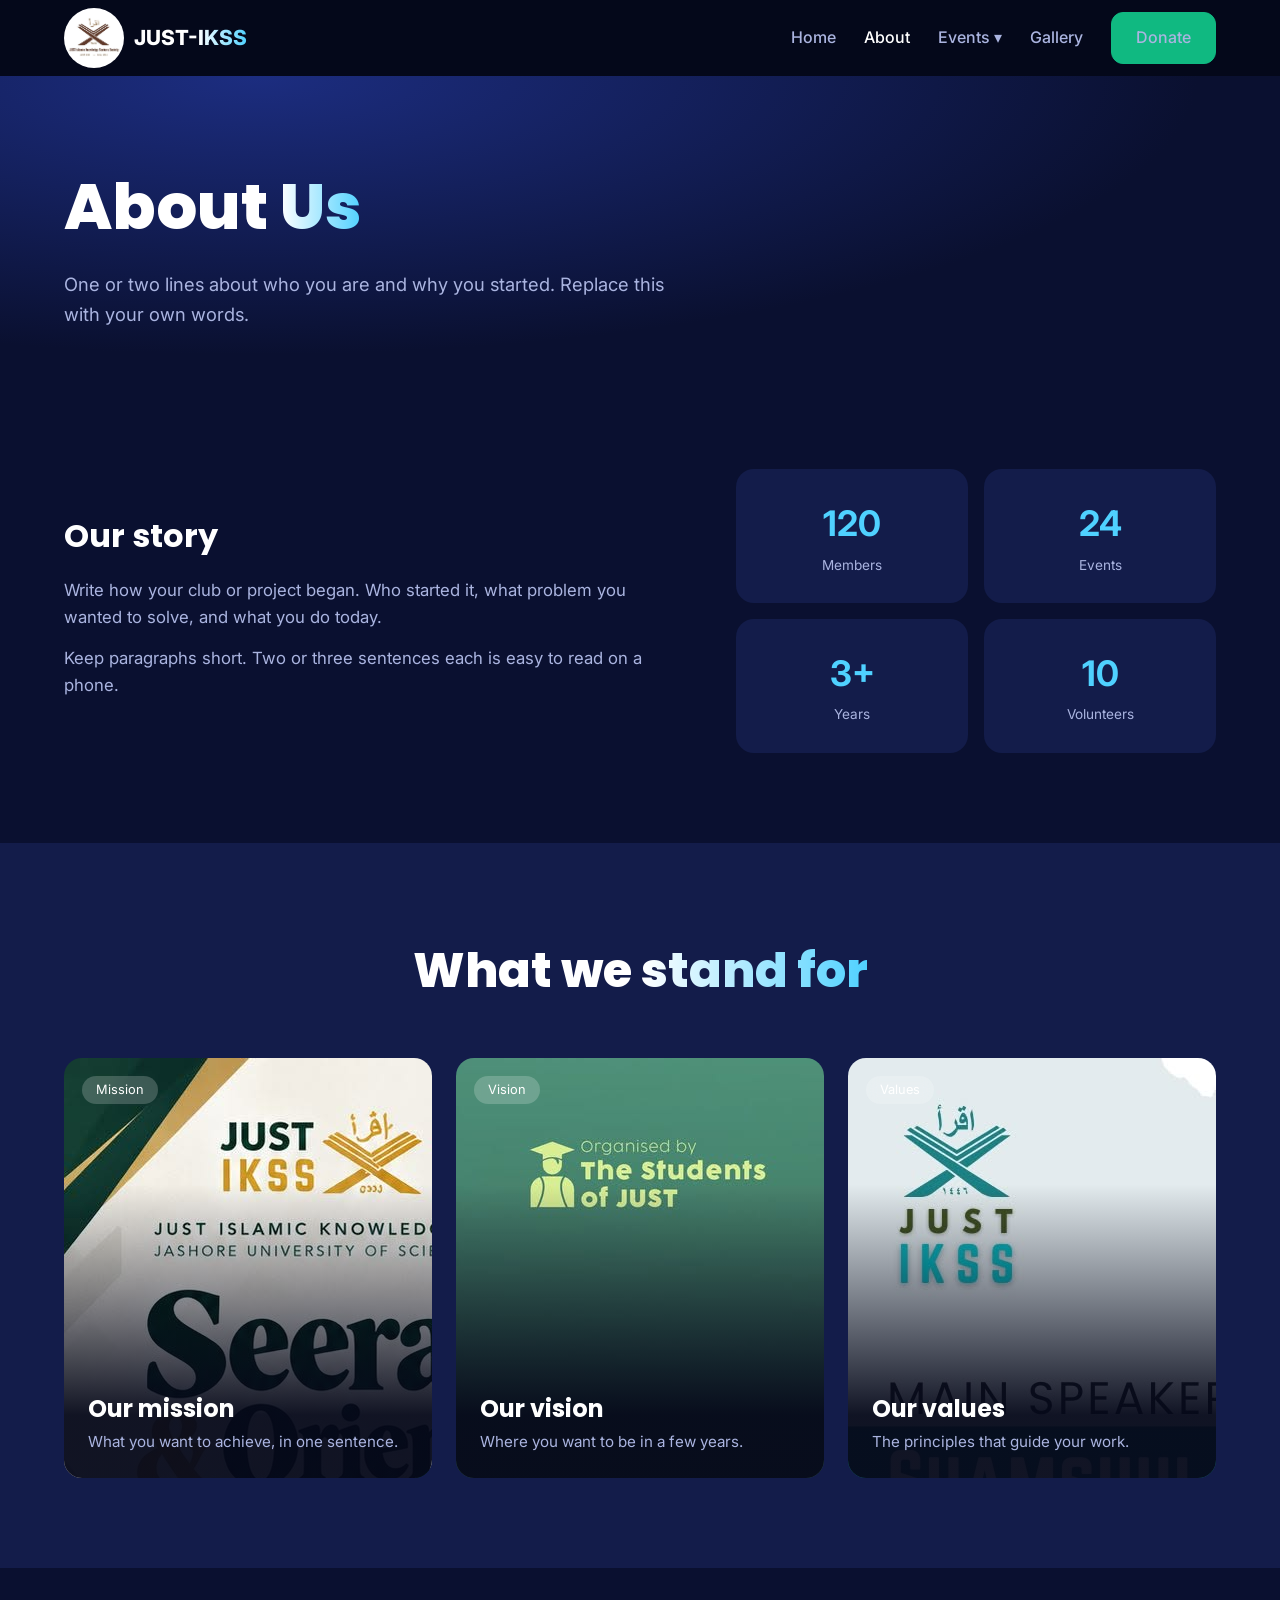
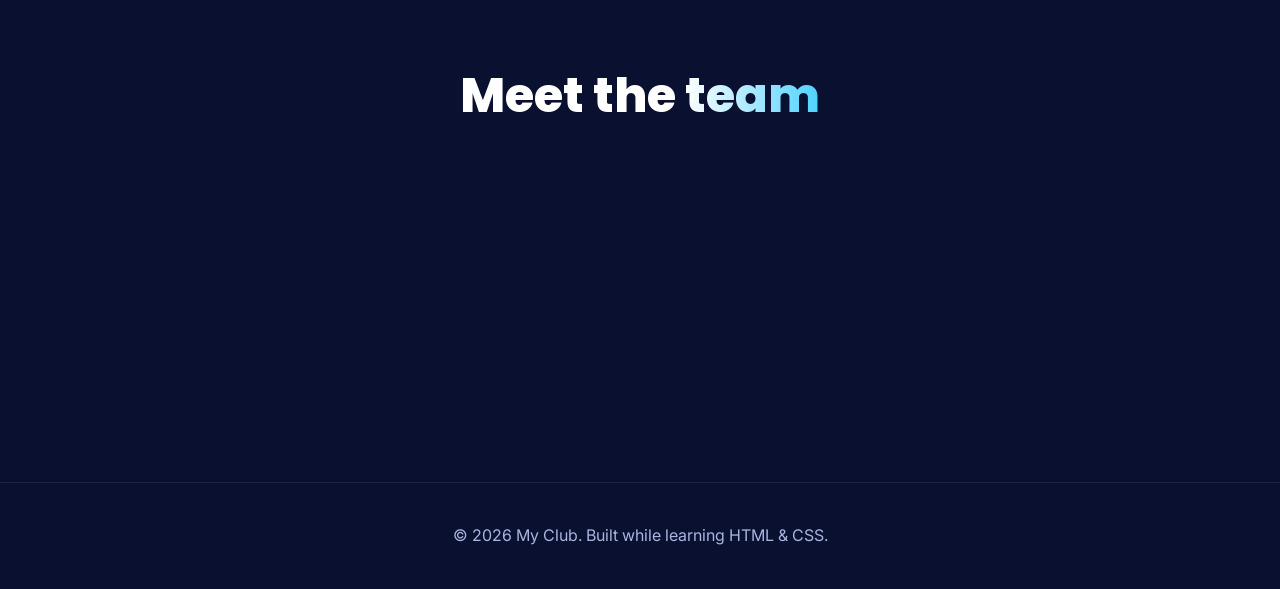
==== about.html @ 055f0274 "Temaplte design of JUST-IKSS website" ====
<!DOCTYPE html>
<html lang="en">

<head>
  <meta charset="UTF-8">
  <meta name="viewport" content="width=device-width, initial-scale=1">
  <title>About —JUST-IKSS</title>
  <link rel="preconnect" href="https://fonts.googleapis.com">
  <link
    href="https://fonts.googleapis.com/css2?family=Inter:wght@400;500;600;700&family=Poppins:wght@700;800&display=swap"
    rel="stylesheet">
  <link rel="stylesheet" href="style.css">
</head>

<body>
  <nav>
    <div class="container nav-inner">
      <a href="index.html" class="logo">
        <img src="Gallery/logo.jpg" alt="My Club logo">
        <span>JUST-<span class="grad">IKSS</span></span>
      </a> <button class="burger" id="burger" aria-label="Menu">☰</button>
      <ul class="menu" id="menu">
        <li><a href="index.html">Home</a></li>
        <li><a href="about.html" class="current">About</a></li>
        <li class="has-drop">
          <a href="index.html#events">Events ▾</a>
          <ul class="drop">
            <li><a href="index.html#events">Workshops</a></li>
            <li><a href="index.html#events">Community</a></li>
          </ul>
        </li>
        <li><a href="index.html#gallery">Gallery</a></li>
        <li><a href="donate.html" class="btn btn-green">Donate</a></li>
      </ul>
    </div>
  </nav>

  <header class="page-head">
    <div class="container">
      <h1>About <span class="grad">Us</span></h1>
      <p>One or two lines about who you are and why you started. Replace this with your own words.</p>
    </div>
  </header>

  <section class="block">
    <div class="container split">
      <div class="reveal from-left">
        <h2>Our story</h2>
        <p>Write how your club or project began. Who started it, what problem you wanted to solve, and what you do
          today.</p>
        <p>Keep paragraphs short. Two or three sentences each is easy to read on a phone.</p>
      </div>
      <div class="stat-box reveal from-right">
        <div><b>120</b><span>Members</span></div>
        <div><b>24</b><span>Events</span></div>
        <div><b>3+</b><span>Years</span></div>
        <div><b>10</b><span>Volunteers</span></div>
      </div>
    </div>
  </section>

  <!-- Same card style as the events section (overlay cards) -->
  <section class="block alt">
    <div class="container">
      <h2 class="title">What we <span class="grad">stand for</span></h2>
      <div class="cards">
        <article class="ecard e2 reveal from-left"><span class="badge">Mission</span>
          <h3>Our mission</h3>
          <p>What you want to achieve, in one sentence.</p>
        </article>
        <article class="ecard e1 reveal from-bottom"><span class="badge">Vision</span>
          <h3>Our vision</h3>
          <p>Where you want to be in a few years.</p>
        </article>
        <article class="ecard e3 reveal from-right"><span class="badge">Values</span>
          <h3>Our values</h3>
          <p>The principles that guide your work.</p>
        </article>
      </div>
    </div>
  </section>

  <section class="block">
    <div class="container">
      <h2 class="title">Meet the <span class="grad">team</span></h2>
      <div class="team">
        <div class="member reveal from-bottom">
          <div class="avatar">
            <img src="Member/Tahsin.jpg" alt="Name One">
          </div>
          <h3>Tahsin Arafat</h3><span>President</span>
        </div>
        <div class="member reveal from-bottom" style="transition-delay:.15s">
          <div class="avatar">
            <img src="Member/Imdad.jpg" alt="Name One">
          </div>
          <h3>Imdadul Haque</h3><span>Vice President</span>
        </div>
        <div class="member reveal from-bottom" style="transition-delay:.3s">
          <div class="avatar">
            <img src="Member/foisal.jpg" alt="Name One">
          </div>
          <h3>Faisal Islam </h3><span>Secretary</span>
        </div>
        <div class="member reveal from-bottom" style="transition-delay:.45s">
          <div class="avatar">
            <img src="Member/Abir.jpg" alt="Name One">
          </div>
          <h3>Abir Hasan</h3><span>IT Specialist</span>
        </div>
      </div>
    </div>
  </section>

  <footer>© 2026 My Club. Built while learning HTML &amp; CSS.</footer>
  <script src="script.js"></script>
</body>

</html>
---- style.css ----
/* ============ 1. COLORS & BASICS (ekhane rong bodlalei puro site bodlay) ============ */
:root {
  --bg: #0a1030;
  /* dark navy */
  --bg-soft: #131c4a;
  --text: #ffffff;
  --muted: #aab4e0;
  --blue: #3b55e6;
  --cyan: #4fd1ff;
  --green: #10b981;
  --radius: 18px;
}

* {
  box-sizing: border-box;
  margin: 0;
  padding: 0;
}

html {
  scroll-behavior: smooth;
}

body {
  font-family: "Inter", system-ui, sans-serif;
  background: var(--bg);
  color: var(--text);
  line-height: 1.6;
}

a {
  color: inherit;
  text-decoration: none;
}

.container {
  max-width: 1200px;
  margin: 0 auto;
  padding: 0 24px;
}

/* Gradient text: "Unity" er moto shobdo rongin korte */
.grad {
  background: linear-gradient(90deg, #fff, var(--cyan));
  -webkit-background-clip: text;
  background-clip: text;
  color: transparent;
}

/* ============ 2. NAVBAR (upore atka thake) ============ */
nav {
  position: sticky;
  top: 0;
  z-index: 50;
  background: rgba(5, 8, 25, .92);
  backdrop-filter: blur(8px);
}

.nav-inner {
  display: flex;
  align-items: center;
  justify-content: space-between;
  height: 76px;
}

.logo {
  font-weight: 800;
  font-size: 1.3rem;
}

.menu {
  display: flex;
  align-items: center;
  gap: 28px;
  list-style: none;
}

.menu a {
  color: var(--muted);
  font-weight: 500;
  transition: color .2s;
}

.menu a:hover {
  color: #fff;
}

.btn {
  display: inline-block;
  padding: 12px 24px;
  border-radius: 12px;
  font-weight: 600;
  border: 1px solid rgba(255, 255, 255, .2);
  transition: transform .2s, background .2s;
}

.btn:hover {
  transform: translateY(-2px);
}

.btn-primary {
  background: var(--blue);
  border-color: var(--blue);
}

.btn-green {
  background: var(--green);
  border-color: var(--green);
}

/* Dropdown: hover korle niche menu ashe */
.has-drop {
  position: relative;
}

.drop {
  position: absolute;
  top: 100%;
  left: 0;
  min-width: 180px;
  background: var(--bg-soft);
  border-radius: 12px;
  padding: 8px;
  list-style: none;
  opacity: 0;
  visibility: hidden;
  transform: translateY(8px);
  transition: .2s;
}

.has-drop:hover .drop {
  opacity: 1;
  visibility: visible;
  transform: none;
}

.drop a {
  display: block;
  padding: 8px 12px;
  border-radius: 8px;
}

.drop a:hover {
  background: rgba(255, 255, 255, .08);
}

.burger {
  display: none;
  background: none;
  border: 0;
  color: #fff;
  font-size: 1.8rem;
  cursor: pointer;
}

/* ============ 3. HERO ============ */
.hero {
  position: relative;
  overflow: hidden;
  text-align: center;
  padding: 110px 0 90px;
  background: radial-gradient(ellipse at 50% 0%, #25379b 0%, var(--bg) 70%);
}

.hero h1 {
  font-size: clamp(2.8rem, 8vw, 6rem);
  line-height: 1.05;
  font-weight: 800;
}

.hero p {
  color: var(--muted);
  font-size: 1.25rem;
  margin: 20px auto 36px;
  max-width: 560px;
}

.hero .btns {
  display: flex;
  gap: 14px;
  justify-content: center;
  flex-wrap: wrap;
}

/* Tilted floating cards: rotate() diye ektu tilt kora */
.float {
  position: absolute;
  width: 150px;
  height: 170px;
  border-radius: 22px;
  border: 2px solid rgba(255, 255, 255, .15);
  box-shadow: 0 20px 40px rgba(0, 0, 0, .4);
  animation: bob 6s ease-in-out infinite;
}

.f1 {
  left: 4%;
  top: 12%;
  transform: rotate(-12deg);
  background: linear-gradient(135deg, #4f46e5, #06b6d4);
}

.f2 {
  left: 8%;
  top: 55%;
  transform: rotate(8deg);
  background: linear-gradient(135deg, #0ea5e9, #6366f1);
  animation-delay: 1s;
}

.f3 {
  right: 5%;
  top: 8%;
  transform: rotate(10deg);
  background: linear-gradient(135deg, #7c3aed, #3b82f6);
  animation-delay: 2s;
}

.f4 {
  right: 8%;
  top: 52%;
  transform: rotate(-8deg);
  background: linear-gradient(135deg, #06b6d4, #4f46e5);
  animation-delay: 3s;
}

@keyframes bob {

  0%,
  100% {
    translate: 0 0;
  }

  50% {
    translate: 0 -14px;
  }
}

/* uthe nameh animation */

/* Stats row */
.stats {
  display: flex;
  justify-content: center;
  gap: 56px;
  margin-top: 70px;
  flex-wrap: wrap;
}

.stats b {
  display: block;
  font-size: 2rem;
}

.stats span {
  color: var(--muted);
  font-size: .8rem;
  letter-spacing: .1em;
  text-transform: uppercase;
}

/* ============ 4. SECTIONS ============ */
section.block {
  padding: 90px 0;
}

.light {
  background: #f3f6ff;
  color: #0a1030;
}

/* white background section */
.title {
  font-size: clamp(2rem, 5vw, 3rem);
  font-weight: 800;
  text-align: center;
  margin-bottom: 48px;
}

.light .grad {
  background: linear-gradient(90deg, #2b45d6, #4fd1ff);
  -webkit-background-clip: text;
  background-clip: text;
}

/* GALLERY: CSS Grid. "span 2" mane 2 ghor jure thaka */
.gallery {
  display: grid;
  grid-template-columns: repeat(3, 1fr);
  grid-auto-rows: 220px;
  gap: 16px;
}

.gallery div {
  border-radius: var(--radius);
  background-size: cover;
  background-position: center;
  overflow: hidden;
}

.gallery img {
  width: 100%;
  height: 100%;
  object-fit: cover;
  display: block;
  transition: transform .5s;
}

.gallery div:hover img {
  transform: scale(1.08);
}

.g-big {
  grid-row: span 2;
}

/* lomba (2 row) */
.g-wide {
  grid-column: span 2;
}

/* chowra (2 column) */
.g1 {
  background: linear-gradient(135deg, #6366f1, #22d3ee);
}

.g2 {
  background: linear-gradient(135deg, #f59e0b, #ef4444);
}

.g3 {
  background: linear-gradient(135deg, #10b981, #3b82f6);
}

.g4 {
  background: linear-gradient(135deg, #8b5cf6, #ec4899);
}

.g5 {
  background: linear-gradient(135deg, #0ea5e9, #14b8a6);
}

/* EVENT CARDS: ছবির উপর dark overlay + লেখা */
.cards {
  display: grid;
  grid-template-columns: repeat(auto-fit, minmax(280px, 1fr));
  gap: 24px;
}

.ecard {
  position: relative;
  height: 420px;
  border-radius: var(--radius);
  overflow: hidden;
  display: flex;
  flex-direction: column;
  justify-content: flex-end;
  padding: 24px;
}

/* ::before = chobi, ::after = overlay (niche dark gradient jate lekha pora jay) */
.ecard::before {
  content: "";
  position: absolute;
  inset: 0;
  background: var(--img) center/cover no-repeat;
  transition: transform .5s;
}

.ecard::after {
  content: "";
  position: absolute;
  inset: 0;
  background: linear-gradient(to top, rgba(5, 8, 25, .95) 15%, transparent 70%);
}

.ecard:hover::before {
  transform: scale(1.08);
}

.ecard>* {
  position: relative;
  z-index: 1;
}

.badge {
  position: absolute !important;
  top: 18px;
  left: 18px;
  background: rgba(255, 255, 255, .2);
  padding: 4px 14px;
  border-radius: 99px;
  font-size: .8rem;
  backdrop-filter: blur(6px);
}

.ecard time {
  color: var(--cyan);
  font-size: .9rem;
}

.ecard h3 {
  font-size: 1.5rem;
  line-height: 1.2;
  margin: 6px 0;
}

.ecard p {
  color: var(--muted);
  font-size: .95rem;
}

.e1 {
  --img: url("Gallery/gallery4.jpg"), linear-gradient(135deg, #7f1d1d, #f97316);
}

.e2 {
  --img: url("Gallery/gallery8.jpg"), linear-gradient(135deg, #1e3a8a, #06b6d4);
}

.e3 {
  --img: url("Gallery/gallery19.jpg"), linear-gradient(135deg, #064e3b, #10b981);
}

footer {
  text-align: center;
  padding: 40px 0;
  color: var(--muted);
  border-top: 1px solid rgba(255, 255, 255, .08);
}

/* ============ 5. SCROLL ANIMATION (aager demo-r moto) ============ */
.reveal {
  opacity: 0;
  transition: opacity .8s ease, transform .8s ease;
}

.from-left {
  transform: translateX(-100px);
}

.from-right {
  transform: translateX(100px);
}

.from-bottom {
  transform: translateY(70px);
}

.reveal.show {
  opacity: 1;
  transform: none;
}

/* ============ 6. MOBILE (@media: chhoto screen-er jonno alada rule) ============ */
@media (max-width: 900px) {
  .burger {
    display: block;
  }

  .menu {
    display: none;
    position: absolute;
    top: 76px;
    left: 0;
    right: 0;
    flex-direction: column;
    align-items: flex-start;
    padding: 20px 24px;
    background: #050819;
  }

  .menu.open {
    display: flex;
  }

  .drop {
    display: none;
  }

  .float {
    display: none;
  }

  /* mobile-e tilted card lukao */
  .gallery {
    grid-template-columns: 1fr 1fr;
  }

  .g-wide {
    grid-column: span 2;
  }
}

@media (prefers-reduced-motion: reduce) {
  .reveal {
    opacity: 1;
    transform: none;
    transition: none;
  }

  .float {
    animation: none;
  }
}

/* ============ 7. EXTRA: fonts, sub-page header ============ */
h1,
h2,
h3 {
  font-family: "Poppins", "Inter", system-ui, sans-serif;
}

.page-head {
  padding: 80px 0 50px;
  background: radial-gradient(ellipse at 20% 0%, #1c2d80 0%, var(--bg) 65%);
}

.page-head h1 {
  font-size: clamp(2.4rem, 6vw, 4rem);
  font-weight: 800;
}

.page-head p {
  color: var(--muted);
  max-width: 640px;
  font-size: 1.15rem;
  margin-top: 12px;
}

.alt {
  background: var(--bg-soft);
}

.menu a.current {
  color: #fff;
}

/* ============ 8. ABOUT PAGE ============ */
.split {
  display: grid;
  grid-template-columns: 1.3fr 1fr;
  gap: 48px;
  align-items: center;
}

.split p {
  color: var(--muted);
  margin-bottom: 14px;
  font-size: 1.05rem;
}

.split h2 {
  font-size: 2rem;
  margin-bottom: 16px;
}

.stat-box {
  display: grid;
  grid-template-columns: 1fr 1fr;
  gap: 16px;
}

.stat-box div {
  background: var(--bg-soft);
  border-radius: var(--radius);
  padding: 26px;
  text-align: center;
}

.stat-box b {
  display: block;
  font-size: 2.2rem;
  color: var(--cyan);
}

.stat-box span {
  color: var(--muted);
  font-size: .85rem;
}

.team {
  display: grid;
  grid-template-columns: repeat(auto-fit, minmax(210px, 1fr));
  gap: 24px;
}

.member {
  text-align: center;
  padding: 28px;
  border-radius: var(--radius);
  background: var(--bg-soft);
}

.avatar {
  width: 84px;
  height: 84px;
  margin: 0 auto 14px;
  border-radius: 50%;
  display: grid;
  place-items: center;
  font-size: 1.6rem;
  font-weight: 700;
  background: linear-gradient(135deg, var(--blue), var(--cyan));
}

.member span {
  color: var(--muted);
  font-size: .9rem;
}

/* ============ 9. DONATE PAGE ============ */
.mint {
  background: linear-gradient(90deg, #7ef0c0, #b8ffd9);
  -webkit-background-clip: text;
  background-clip: text;
  color: transparent;
}

.d-hero {
  padding: 80px 0 60px;
  background: radial-gradient(ellipse at 30% 0%, #0f2a2f 0%, #050818 70%);
}

.d-grid {
  display: grid;
  grid-template-columns: 1.1fr 1fr;
  gap: 48px;
  align-items: center;
}

.eyebrow {
  color: #34d399;
  font-weight: 700;
  letter-spacing: .15em;
  font-size: .8rem;
  text-transform: uppercase;
  margin-bottom: 14px;
}

.d-hero h1 {
  font-size: clamp(2.4rem, 5.5vw, 4.2rem);
  line-height: 1.1;
  font-weight: 800;
}

.d-hero .lead {
  color: var(--muted);
  font-size: 1.1rem;
  margin: 22px 0 30px;
  max-width: 520px;
}

.left {
  justify-content: flex-start !important;
}

.btn-gold {
  background: #1d1f27;
  border-color: #6b5d2e;
  color: #fde9a8;
}

.btn-cream {
  background: #fff1cf;
  color: #3a2a00;
  border-color: #fff1cf;
  padding: 9px 20px;
}

.glass {
  padding: 44px 36px;
  border-radius: 28px;
  text-align: center;
  border: 1px solid rgba(52, 211, 153, .3);
  background: linear-gradient(135deg, rgba(6, 40, 30, .9), rgba(15, 25, 50, .9));
  box-shadow: 0 30px 60px rgba(0, 0, 0, .4);
}

.glass .top {
  display: flex;
  justify-content: space-between;
  align-items: center;
  margin-bottom: 28px;
}

.pill {
  display: inline-block;
  padding: 5px 14px;
  border-radius: 99px;
  font-size: .72rem;
  font-weight: 700;
  letter-spacing: .06em;
  text-transform: uppercase;
  color: #6ee7b7;
  background: rgba(16, 185, 129, .15);
  border: 1px solid rgba(52, 211, 153, .35);
}

.ref {
  color: #fde68a;
  font-weight: 700;
}

.quote {
  font-style: italic;
  font-size: 1.2rem;
  color: #dbe3ff;
}

.by {
  color: var(--muted);
  font-size: .85rem;
  margin-top: 18px;
}

.panel {
  border-radius: 24px;
  padding: 32px;
  background: rgba(8, 16, 38, .9);
  border: 1px solid rgba(52, 211, 153, .2);
}

.panel-head {
  display: flex;
  align-items: center;
  gap: 16px;
  padding-bottom: 22px;
  border-bottom: 1px solid rgba(52, 211, 153, .15);
  margin-bottom: 24px;
}

.panel-head .pill {
  margin-left: auto;
}

.panel-head h2 {
  font-size: 1.5rem;
  line-height: 1.2;
}

.panel-head small {
  color: #34d399;
  font-weight: 700;
  letter-spacing: .12em;
}

.icon {
  width: 50px;
  height: 50px;
  border-radius: 14px;
  display: grid;
  place-items: center;
  font-size: 1.4rem;
  background: rgba(16, 185, 129, .15);
  border: 1px solid rgba(52, 211, 153, .3);
}

.note {
  display: flex;
  justify-content: space-between;
  align-items: center;
  gap: 16px;
  flex-wrap: wrap;
  padding: 18px 22px;
  border-radius: 16px;
  margin-bottom: 20px;
  background: rgba(120, 100, 30, .18);
  border: 1px solid rgba(180, 150, 50, .35);
}

.steps {
  list-style: none;
  display: flex;
  justify-content: space-between;
  gap: 16px;
  flex-wrap: wrap;
  padding: 18px 22px;
  border-radius: 16px;
  margin-bottom: 20px;
  border: 1px solid rgba(52, 211, 153, .15);
  font-size: .9rem;
}

.steps li {
  display: flex;
  align-items: center;
  gap: 10px;
}

.steps i {
  width: 24px;
  height: 24px;
  border-radius: 50%;
  display: grid;
  place-items: center;
  font-style: normal;
  font-weight: 700;
  font-size: .75rem;
  color: #04201a;
  background: #6ee7b7;
}

.methods {
  display: grid;
  grid-template-columns: 1fr 1fr;
  gap: 18px;
}

.method {
  padding: 20px;
  border-radius: 16px;
  cursor: pointer;
  background: rgba(17, 26, 56, .8);
  border: 1px solid rgba(52, 211, 153, .15);
  transition: border-color .2s, transform .2s;
}

.method:hover,
.method.active {
  border-color: #34d399;
}

.m-head {
  display: flex;
  align-items: center;
  gap: 12px;
  margin-bottom: 14px;
}

.m-head .pill {
  margin-left: auto;
  font-size: .65rem;
}

.m-icon {
  width: 40px;
  height: 40px;
  border-radius: 10px;
  display: grid;
  place-items: center;
  font-weight: 800;
  background: var(--c, #10b981);
}

.num {
  display: flex;
  justify-content: space-between;
  align-items: center;
  padding: 12px 14px;
  border-radius: 12px;
  margin-top: 10px;
  background: #050818;
}

.num code {
  font-size: 1.05rem;
  font-weight: 700;
  color: #34d399;
  letter-spacing: .04em;
}

.copy {
  cursor: pointer;
  padding: 7px 14px;
  border-radius: 8px;
  font-weight: 600;
  color: #34d399;
  background: rgba(16, 185, 129, .12);
  border: 1px solid rgba(52, 211, 153, .35);
}

.copy:hover {
  background: rgba(16, 185, 129, .25);
}

.method p {
  color: var(--muted);
  font-size: .9rem;
}

.record {
  margin-top: 24px;
  padding: 24px;
  border-radius: 16px;
  border: 1px solid rgba(52, 211, 153, .15);
}

.record h3 {
  margin-bottom: 16px;
}

.fields {
  display: grid;
  grid-template-columns: 1fr 1fr;
  gap: 14px;
  margin-bottom: 16px;
}

.fields input,
.fields select {
  width: 100%;
  padding: 12px 14px;
  border-radius: 10px;
  font: inherit;
  color: #fff;
  background: #050818;
  border: 1px solid rgba(52, 211, 153, .25);
}

.fields input:focus,
.fields select:focus {
  outline: 2px solid #34d399;
}

#thanks {
  margin-top: 14px;
  color: #6ee7b7;
  display: none;
}

@media (max-width: 900px) {

  .split,
  .d-grid,
  .methods,
  .fields {
    grid-template-columns: 1fr;
  }

  .steps {
    flex-direction: column;
  }
}


.avatar {
  overflow: hidden;
}

.avatar img {
  width: 100%;
  height: 100%;
  object-fit: cover;
  object-position: top;
  display: block;
}


.logo {
  display: flex;
  align-items: center;
  gap: 10px;
}

.logo img {
  height: 60px;
  width: auto;
  display: block;
  width: 60px;
  border-radius: 50%;
}
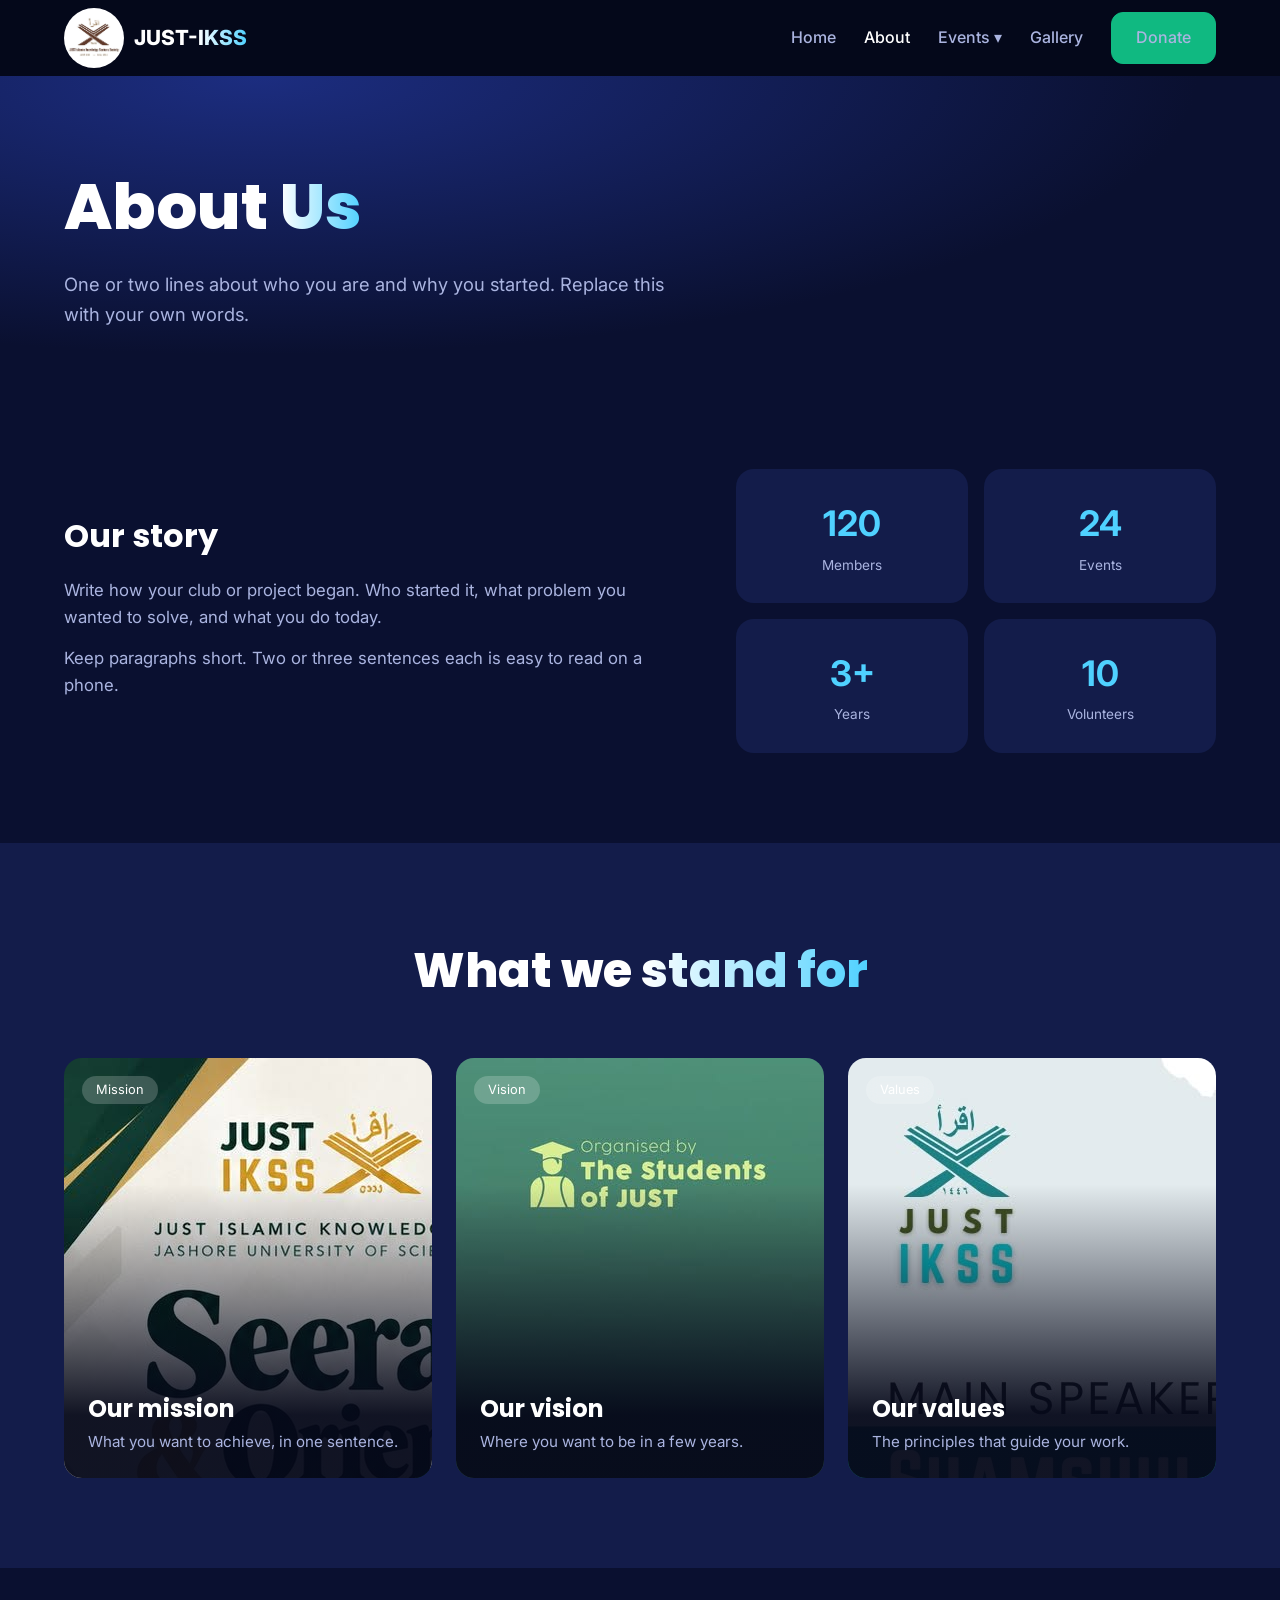
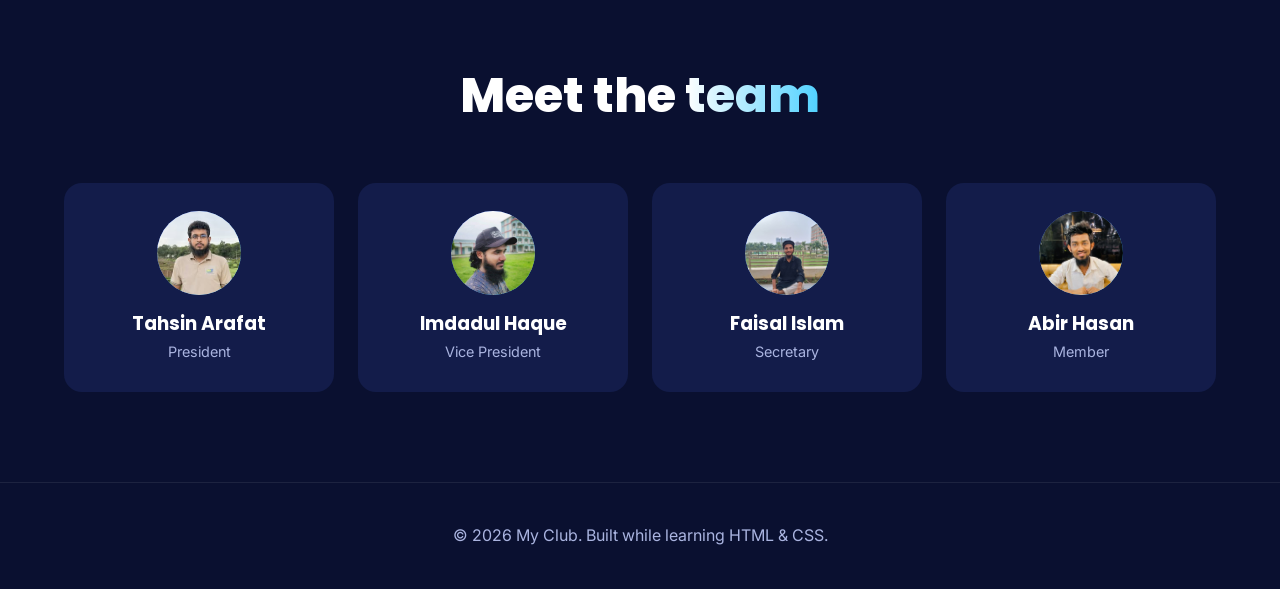
==== commit dd334428: "testing" ====
--- a/about.html
+++ b/about.html
@@ -106,7 +106,7 @@
           <div class="avatar">
             <img src="Member/Abir.jpg" alt="Name One">
           </div>
-          <h3>Abir Hasan</h3><span>IT Specialist</span>
+          <h3>Abir Hasan</h3><span>Member</span>
         </div>
       </div>
     </div>
--- a/style.css
+++ b/style.css
@@ -26,6 +26,8 @@
   background: var(--bg);
   color: var(--text);
   line-height: 1.6;
+  overflow-x: hidden;
+  overflow-x: clip;
 }
 
 a {
@@ -959,4 +961,12 @@
   display: block;
   width: 60px;
   border-radius: 50%;
+}
+
+@media (max-width: 900px) {
+
+  .from-left,
+  .from-right {
+    transform: translateY(40px);
+  }
 }
